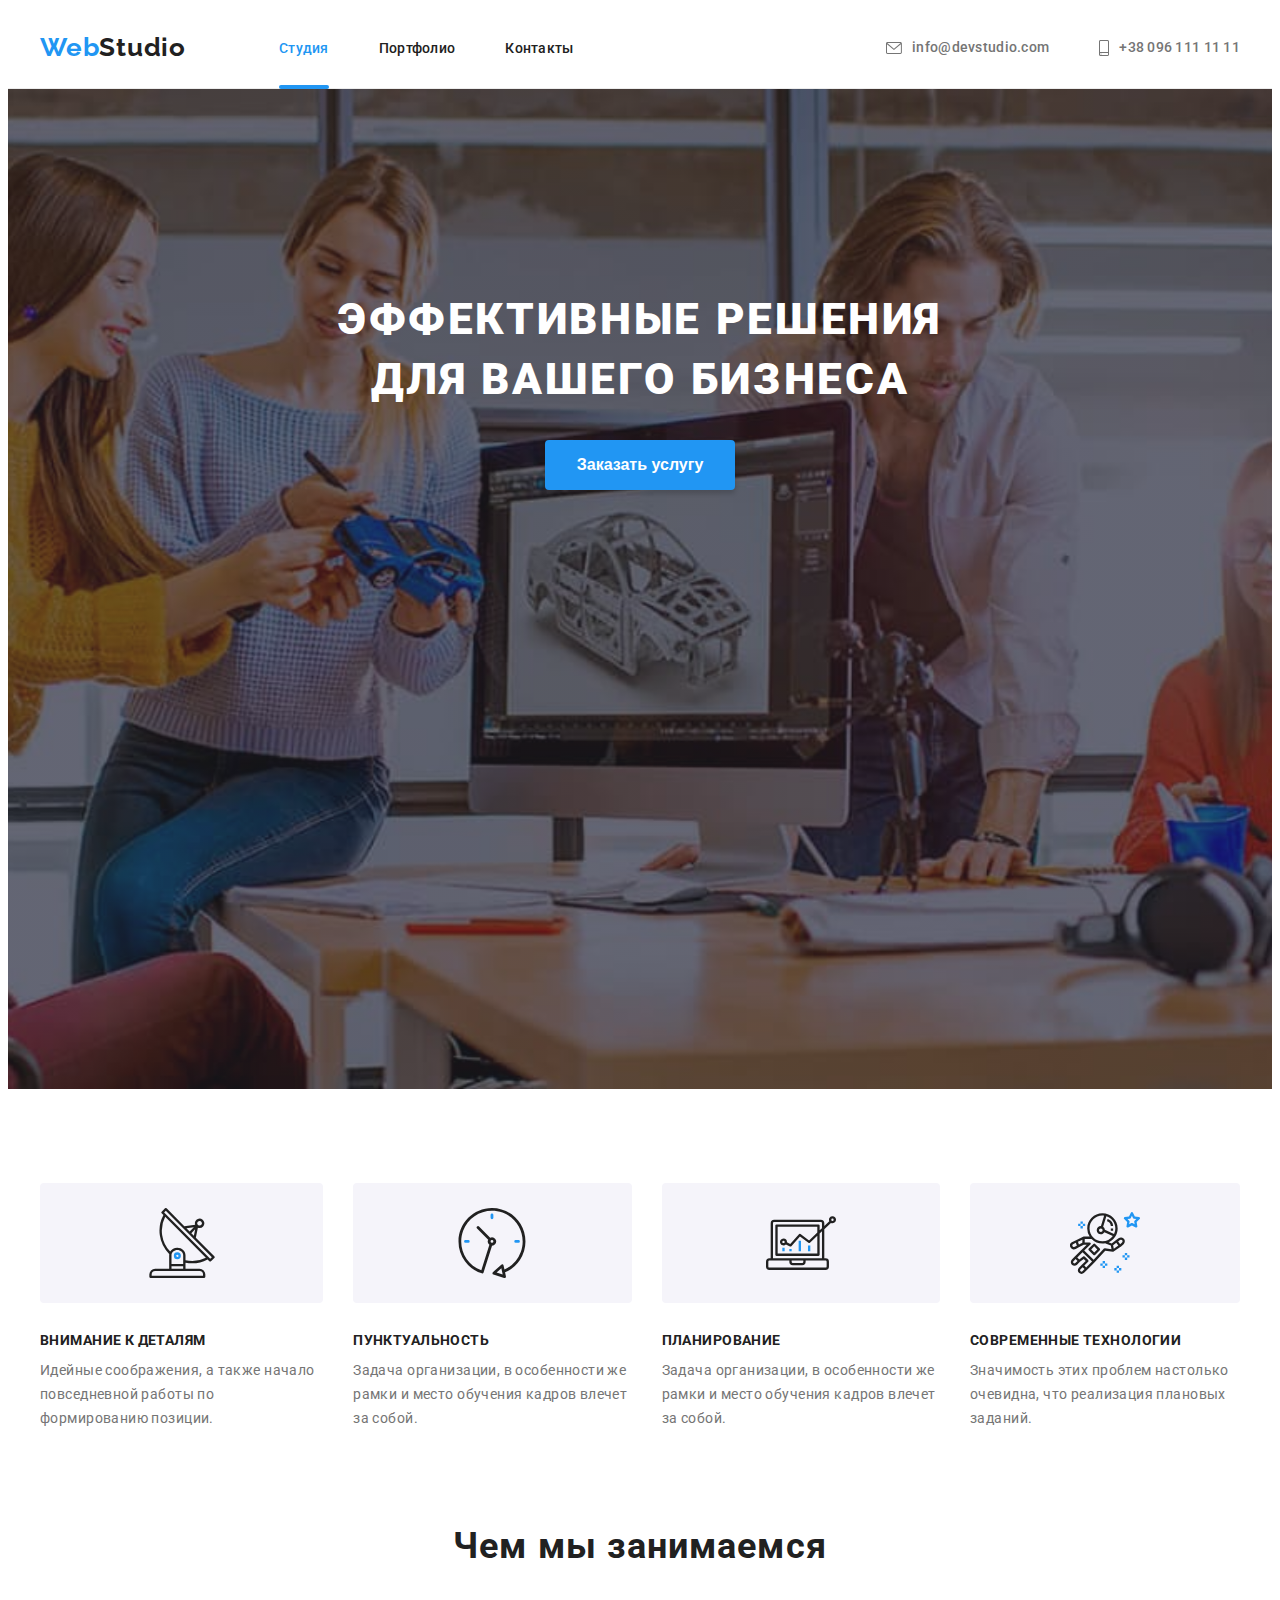
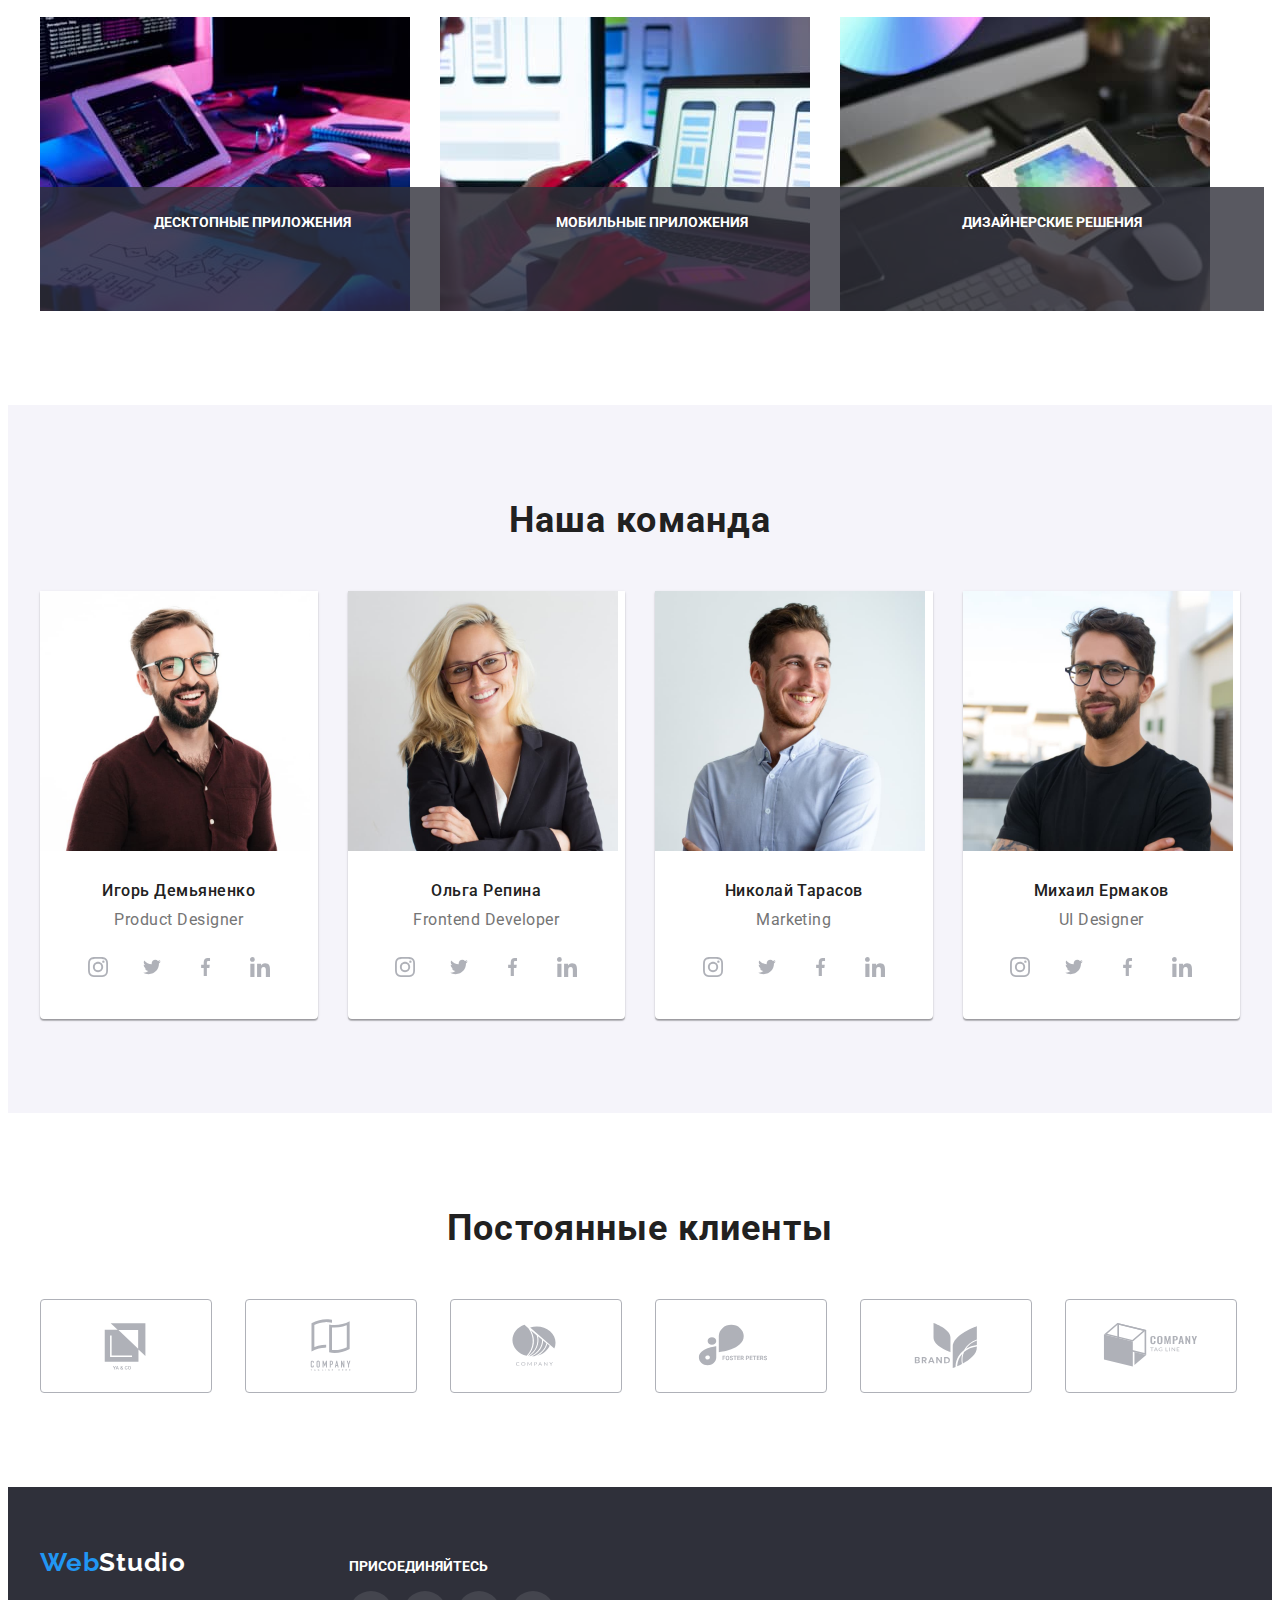
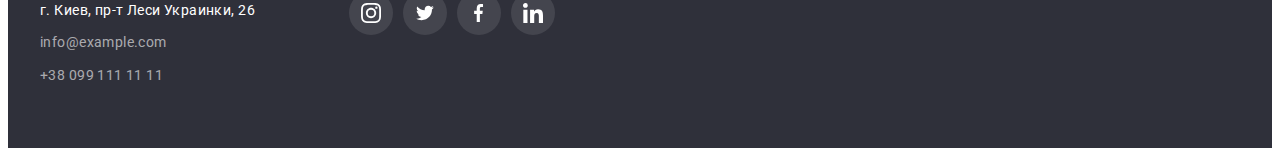
==== index.html @ 845a8f3b "123" ====
<!DOCTYPE html>
<html lang="ru">
  <head>
    <meta charset="UTF-8" />
    <meta http-equiv="X-UA-Compatible" content="IE=edge" />
    <meta name="viewport" content="width=device-width, initial-scale=1.0" />
    <title>WebStudio</title>
    <link rel="preconnect" href="https://fonts.gstatic.com" />
    <link rel="preconnect" href="https://fonts.gstatic.com" />
    <link
      href="https://fonts.googleapis.com/css2?family=Raleway:wght@700&family=Roboto:wght@400;500;700;900&display=swap"
      rel="stylesheet"
    />
    <link
      rel="stylesheet"
      href="https://cdnjs.cloudflare.com/ajax/libs/modern-normalize/0.2.0/modern-normalize.min.css"
      integrity="sha512-sqIVMkf5f8XGYI/UZYGs7wODxlUeoj9JknataPfUwtvrSKWMHrMXGZ7Evb6nabFYJQG15vFFyALe6r0nWCD1Ug=="
      crossorigin="anonymous"
      referrerpolicy="no-referrer"
    />
    <link rel="stylesheet" href="./css/styles.css" />
  </head>
  <body>
    <header class="page-header">
      <div class="container header-container">
        <nav class="header-nav">
          <a class="logo link" href="./index.html">Web<span class="logo-span">Studio</span></a>
          <ul class="menu list">
            <li class="menu-item">
              <a class="menu-link link current" href="./index.html">Студия</a>
            </li>
            <li class="menu-item">
              <a class="menu-link link" href="./portfolio.html">Портфолио</a>
            </li>
            <li class="menu-item">
              <a class="menu-link link" href="">Контакты</a>
            </li>
          </ul>
        </nav>
        <ul class="header-contact list">
          <li class="header-contact-item">
            <a
              class="mail-link link"
              href="mailto:info@devstudio.com"
              target="_blank"
              rel="noopener noreferrer"
              ><svg class="mail-icon" width="16" height="12">
                <use href="./images/icons.svg#icon-envelope"></use>
              </svg>
              info@devstudio.com</a
            >
          </li>
          <li class="header-contact-item">
            <a class="tel-link link" href="tel:+380961111111"
              ><svg class="tel-icon" width="10" height="16">
                <use href="./images/icons.svg#icon-smartphone"></use>
              </svg>
              +38 096 111 11 11</a
            >
          </li>
        </ul>
      </div>
    </header>
    <main>
      <section class="hero overlay">
        <div class="container">
          <h1 class="main-title">Эффективные решения<br />для вашего бизнеса</h1>
          <button class="modal-btn" type="button" data-modal-open>Заказать услугу</button>
        </div>
      </section>
      <section class="advantage section">
        <div class="container">
          <h2 class="advantage-title" hidden>Наши преимущества</h2>
          <ul class="advantage-list list">
            <li class="advantage-list-item">
              <div class="advantage-icon-box">
                <svg class="advantage-list-icon" width="70" height="70">
                  <use href="./images/icons.svg#icon-antenna"></use>
                </svg>
              </div>
              <h3 class="advantage-suptitle">Внимание к деталям</h3>
              <p class="advantage-text">
                Идейные соображения, а также начало повседневной работы по формированию позиции.
              </p>
            </li>
            <li class="advantage-list-item">
              <div class="advantage-icon-box">
                <svg class="advantage-list-icon" width="70" height="70">
                  <use href="./images/icons.svg#icon-clock"></use>
                </svg>
              </div>

              <h3 class="advantage-suptitle">Пунктуальность</h3>
              <p class="advantage-text">
                Задача организации, в особенности же рамки и место обучения кадров влечет за собой.
              </p>
            </li>
            <li class="advantage-list-item">
              <div class="advantage-icon-box">
                <svg class="advantage-list-icon" width="70" height="70">
                  <use href="./images/icons.svg#icon-diagram-1"></use>
                </svg>
              </div>
              <h3 class="advantage-suptitle">Планирование</h3>
              <p class="advantage-text">
                Задача организации, в особенности же рамки и место обучения кадров влечет за собой.
              </p>
            </li>
            <li class="advantage-list-item">
              <div class="advantage-icon-box">
                <svg class="advantage-list-icon" width="70" height="70">
                  <use href="./images/icons.svg#icon-astronaut"></use>
                </svg>
              </div>
              <h3 class="advantage-suptitle">Современные технологии</h3>
              <p class="advantage-text">
                Значимость этих проблем настолько очевидна, что реализация плановых заданий.
              </p>
            </li>
          </ul>
        </div>
      </section>
      <section class="about section">
        <div class="container">
          <h2 class="about-title">Чем мы занимаемся</h2>
          <ul class="about-list list">
            <li class="about-list-item">
              <img
                class="about-list-item-image"
                src="./images/gallery/gallery-1.jpg "
                width="370"
                height="294"
                alt="человек печатает на клавиатуре"
              />
              <div class="about-overlay">
                <p class="about-overlay-title">десктопные приложения</p>
              </div>
            </li>
            <li class="about-list-item">
              <img
                class="about-list-item-image"
                src="./images/gallery/gallery-2.jpg "
                width="370"
                height="294"
                alt="человек смотрит в ноутбук"
              />
              <div class="about-overlay">
                <p class="about-overlay-title">мобильные приложения</p>
              </div>
            </li>
            <li class="about-list-item">
              <img
                class="about-list-item-image"
                src="./images/gallery/gallery-3.jpg "
                width="370"
                height="294"
                alt="человек показывает что то на планшете"
              />
              <div class="about-overlay">
                <p class="about-overlay-title">дизайнерские решения</p>
              </div>
            </li>
          </ul>
        </div>
      </section>
      <section class="team section">
        <div class="container team-container">
          <h2 class="team-title">Наша команда</h2>
          <ul class="team-list list">
            <li class="team-list-item">
              <img
                class="team-list-image"
                src="./images/team/team-1.jpg"
                width="270"
                height="260"
                alt="член команды Игорь Демьяненко"
              />
              <div class="team-content">
                <h3 class="team-name">Игорь Демьяненко</h3>
                <p class="team-profession" lang="en">Product Designer</p>

                <ul class="social-team-list list">
                  <li class="social-team-item">
                    <a class="social-team-link link" href=""
                      ><svg class="social-team-icon" width="20" height="20">
                        <use href="./images/icons.svg#icon-instagram"></use></svg
                    ></a>
                  </li>
                  <li class="social-team-item">
                    <a class="social-team-link link" href=""
                      ><svg class="social-team-icon" width="20" height="16">
                        <use href="./images/icons.svg#icon-twitter"></use></svg
                    ></a>
                  </li>
                  <li class="social-team-item">
                    <a class="social-team-link link" href=""
                      ><svg class="social-team-icon" width="10" height="20">
                        <use href="./images/icons.svg#icon-facebook"></use></svg
                    ></a>
                  </li>
                  <li class="social-team-item">
                    <a class="social-team-link link" href=""
                      ><svg class="social-team-icon" width="20" height="20">
                        <use href="./images/icons.svg#icon-linkedin"></use></svg
                    ></a>
                  </li>
                </ul>
              </div>
            </li>
            <li class="team-list-item">
              <img
                class="team-list-image"
                src="./images/team/team-2.jpg"
                width="270"
                height="260"
                alt="член команды Ольга Репина"
              />
              <div class="team-content">
                <h3 class="team-name">Ольга Репина</h3>
                <p class="team-profession" lang="en">Frontend Developer</p>

                <ul class="social-team-list list">
                  <li class="social-team-item">
                    <a class="social-team-link link" href=""
                      ><svg class="social-team-icon" width="20" height="20">
                        <use href="./images/icons.svg#icon-instagram"></use></svg
                    ></a>
                  </li>
                  <li class="social-team-item">
                    <a class="social-team-link link" href=""
                      ><svg class="social-team-icon" width="20" height="16">
                        <use href="./images/icons.svg#icon-twitter"></use></svg
                    ></a>
                  </li>
                  <li class="social-team-item">
                    <a class="social-team-link link" href=""
                      ><svg class="social-team-icon" width="10" height="20">
                        <use href="./images/icons.svg#icon-facebook"></use></svg
                    ></a>
                  </li>
                  <li class="social-team-item">
                    <a class="social-team-link link" href=""
                      ><svg class="social-team-icon" width="20" height="20">
                        <use href="./images/icons.svg#icon-linkedin"></use></svg
                    ></a>
                  </li>
                </ul>
              </div>
            </li>
            <li class="team-list-item">
              <img
                class="team-list-image"
                src="./images/team/team-3.jpg"
                width="270"
                height="260"
                alt="член команды Николай Тарасов"
              />
              <div class="team-content">
                <h3 class="team-name">Николай Тарасов</h3>
                <p class="team-profession" lang="en">Marketing</p>

                <ul class="social-team-list list">
                  <li class="social-team-item">
                    <a class="social-team-link link" href=""
                      ><svg class="social-team-icon" width="20" height="20">
                        <use href="./images/icons.svg#icon-instagram"></use></svg
                    ></a>
                  </li>
                  <li class="social-team-item">
                    <a class="social-team-link link" href=""
                      ><svg class="social-team-icon" width="20" height="16">
                        <use href="./images/icons.svg#icon-twitter"></use></svg
                    ></a>
                  </li>
                  <li class="social-team-item">
                    <a class="social-team-link link" href=""
                      ><svg class="social-team-icon" width="10" height="20">
                        <use href="./images/icons.svg#icon-facebook"></use></svg
                    ></a>
                  </li>
                  <li class="social-team-item">
                    <a class="social-team-link link" href=""
                      ><svg class="social-team-icon" width="20" height="20">
                        <use href="./images/icons.svg#icon-linkedin"></use></svg
                    ></a>
                  </li>
                </ul>
              </div>
            </li>
            <li class="team-list-item">
              <img
                class="team-list-image"
                src="./images/team/team-4.jpg"
                width="270"
                height="260"
                alt="член команды Михаил Ермаков"
              />
              <div class="team-content">
                <h3 class="team-name">Михаил Ермаков</h3>
                <p class="team-profession" lang="en">UI Designer</p>

                <ul class="social-team-list list">
                  <li class="social-team-item">
                    <a class="social-team-link link" href=""
                      ><svg class="social-team-icon" width="20" height="20">
                        <use href="./images/icons.svg#icon-instagram"></use></svg
                    ></a>
                  </li>
                  <li class="social-team-item">
                    <a class="social-team-link link" href=""
                      ><svg class="social-team-icon" width="20" height="16">
                        <use href="./images/icons.svg#icon-twitter"></use></svg
                    ></a>
                  </li>
                  <li class="social-team-item">
                    <a class="social-team-link link" href=""
                      ><svg class="social-team-icon" width="10" height="20">
                        <use href="./images/icons.svg#icon-facebook"></use></svg
                    ></a>
                  </li>
                  <li class="social-team-item">
                    <a class="social-team-link link" href=""
                      ><svg class="social-team-icon" width="20" height="20">
                        <use href="./images/icons.svg#icon-linkedin"></use></svg
                    ></a>
                  </li>
                </ul>
              </div>
            </li>
          </ul>
        </div>
      </section>
      <section class="client-section section">
        <div class="container">
          <h2 class="client-title">Постоянные клиенты</h2>
          <ul class="client-list list">
            <li class="client-list-item">
              <a class="client-list-link link" href=""
                ><svg class="client-list-icon" width="106" height="60">
                  <use href="./images/icons.svg#icon-logo-1"></use>
                </svg>
              </a>
            </li>
            <li class="client-list-item">
              <a class="client-list-link link" href=""
                ><svg class="client-list-icon" width="106" height="60">
                  <use href="./images/icons.svg#icon-logo-2"></use>
                </svg>
              </a>
            </li>
            <li class="client-list-item">
              <a class="client-list-link link" href=""
                ><svg class="client-list-icon" width="106" height="60">
                  <use href="./images/icons.svg#icon-logo-3"></use>
                </svg>
              </a>
            </li>
            <li class="client-list-item">
              <a class="client-list-link link" href=""
                ><svg class="client-list-icon" width="106" height="60">
                  <use href="./images/icons.svg#icon-logo-4"></use>
                </svg>
              </a>
            </li>
            <li class="client-list-item">
              <a class="client-list-link link" href=""
                ><svg class="client-list-icon" width="106" height="60">
                  <use href="./images/icons.svg#icon-logo-5"></use>
                </svg>
              </a>
            </li>
            <li class="client-list-item">
              <a class="client-list-link link" href=""
                ><svg class="client-list-icon" width="106" height="60">
                  <use href="./images/icons.svg#icon-logo-6"></use>
                </svg>
              </a>
            </li>
          </ul>
        </div>
      </section>
    </main>
    <footer class="page-footer">
      <div class="container">
        <div class="footer-address-wrapper">
          <a class="logo link" href="./index.html"
            >Web<span class="logo-span-white">Studio</span></a
          >
          <address class="footer-address">
            <ul class="footer-adrress list">
              <li class="footer-adrress-item">
                <a
                  class="address-link link"
                  href="https://goo.gl/maps/wWA3sE1tbe9znMvM6"
                  target="_blank"
                  rel="noopener noreferrer"
                >
                  г. Киев, пр-т Леси Украинки, 26</a
                >
              </li>

              <li class="footer-adrress-item">
                <a class="mail-link-footer link" href="mailto:info@example.com">info@example.com</a>
              </li>
              <li class="footer-adrress-item">
                <a class="tel-link-footer link" href="tel:+380991111111">+38 099 111 11 11</a>
              </li>
            </ul>
          </address>
        </div>
        <div class="footer-social-container">
          <p class="footer-social-title">Присоединяйтесь</p>
          <ul class="social-icon-list list">
            <li class="social-item">
              <a class="social-link link" href="">
                <svg class="social-link-icon" width="20" height="20">
                  <use href="./images/icons.svg#icon-instagram"></use>
                </svg>
              </a>
            </li>
            <li class="social-item">
              <a class="social-link link" href=""
                ><svg class="social-link-icon" width="20" height="16">
                  <use href="./images/icons.svg#icon-twitter"></use>
                </svg>
              </a>
            </li>
            <li class="social-item">
              <a class="social-link link" href=""
                ><svg class="social-link-icon" width="10" height="20">
                  <use href="./images/icons.svg#icon-facebook"></use>
                </svg>
              </a>
            </li>
            <li class="social-item">
              <a class="social-link link" href="">
                <svg class="social-link-icon" width="20" height="20">
                  <use href="./images/icons.svg#icon-linkedin"></use>
                </svg>
              </a>
            </li>
          </ul>
        </div>
      </div>
    </footer>
    <div class="backdrop is-hidden" data-modal>
      <div class="modal">
        <button class="btn-close" type="button" data-modal-close>
          <svg class="btn-icon" width="11" height="11">
            <use href="./images/icons.svg#icon-close"></use>
          </svg>
        </button>
      </div>
    </div>
    <script src="./js/modal.js"></script>
  </body>
</html>
---- css/styles.css ----
:root {
  --accent-color: #2196f3;
  --black-title-color: #212121;
  --product-item-name-color: #757575;
  --icon-color: #afb1b8;
  --cubic: cubic-bezier(0.4, 0, 0.2, 1);
  --time: 250ms;
}
h1,
h2,
h3,
h4,
h5,
h6,
p {
  margin-top: 0;
  margin-bottom: 0;
}
ol,
ul {
  margin-top: 0;
  margin-bottom: 0;
  padding-left: 0;
}
img {
  display: block;
}
.list {
  list-style: none;
}
.link {
  text-decoration: none;
}

body {
  font-family: 'Roboto', sans-serif;
  font-style: normal;
  font-weight: 400;
}
.container {
  width: 1200px;
  margin: 0 auto;
  padding-left: 15px;
  padding-right: 15px;
}
.section {
  padding-top: 94px;
  padding-bottom: 94px;
}
/* header */
.page-header {
  padding-top: 24px;
  padding-bottom: 25px;
  border-bottom: 1px solid #ececec;

  /* border: solid tomato; */
}

.header-container {
  display: flex;
}

.logo {
  margin-right: 93px;
  font-family: Raleway;
  font-weight: 700;
  font-size: 26px;
  line-height: 1.2;

  letter-spacing: 0.03em;

  color: var(--accent-color);
}
.logo-span {
  color: var(--black-title-color);
}
.logo-span-white {
  color: #ffffff;
}
.header-nav {
  display: flex;
  align-items: center;
}
.menu {
  display: flex;
  align-items: center;
}
.menu-item:not(:last-child) {
  margin-right: 50px;
}
.menu-link.current {
  color: var(--accent-color);
}
.menu-link.current::after {
  content: '';
  display: block;
  width: 100%;
  height: 4px;
  background-color: var(--accent-color);
  border-radius: 2px;
  margin-top: 28px;
  position: absolute;
}
.menu-link {
  font-weight: 500;
  font-size: 14px;
  line-height: 1.14;
  letter-spacing: 0.02em;
  color: var(--black-title-color);
  position: relative;
  transition: color var(--time) var(--cubic);
}

.menu-link:hover,
.menu-link:focus {
  color: var(--accent-color);
}
.header-contact {
  margin-left: auto;
  display: flex;
  align-items: center;
}
.tel-link {
  display: flex;
  flex-direction: row;
  flex-wrap: wrap;
  align-items: center;
  margin-left: 50px;
  font-weight: 500;
  font-size: 14px;
  line-height: 1.14;
  letter-spacing: 0.02em;
  color: var(--product-item-name-color);
  transition: color var(--time) var(--cubic);
}

.tel-link:hover,
.tel-link:focus {
  color: var(--accent-color);
}
.tel-icon {
  fill: currentColor;
  margin-right: 10px;
}

.mail-link {
  display: flex;
  flex-direction: row;
  flex-wrap: wrap;
  align-items: center;
  font-weight: 500;
  font-size: 14px;
  line-height: 1.14;
  letter-spacing: 0.02em;
  color: var(--product-item-name-color);
  transition: color var(--time) var(--cubic);
}

.mail-link:hover,
.mail-link:focus {
  color: var(--accent-color);
}
.mail-icon {
  margin-right: 10px;
  fill: currentColor;
}

/* main */
.hero {
  padding-top: 200px;
  padding-bottom: 200px;
}
.overlay {
  background-image: linear-gradient(to right, rgba(47, 48, 58, 0.4), rgba(47, 48, 58, 0.4)),
    url(../images/overlay/background-hero.jpg);
  height: 600px;
  max-width: 1600px;
  background-repeat: no-repeat;
  background-size: cover;
  background-position: center;
  margin-left: auto;
  margin-right: auto;
}

.main-title {
  font-weight: 900;
  font-size: 44px;
  line-height: 1.37;
  text-align: center;
  letter-spacing: 0.06em;
  text-transform: uppercase;

  color: #ffffff;
}

.modal-btn {
  display: block;
  margin-top: 30px;
  margin-left: auto;
  margin-right: auto;
  padding: 10px 32px;
  font-weight: 700;
  font-size: 16px;
  line-height: 1.88;
  color: #ffffff;
  cursor: pointer;
  background: var(--accent-color);
  box-shadow: 0px 4px 4px rgba(0, 0, 0, 0.15);
  border-radius: 4px;
  border: 0px;
  transition: background-color var(--time) var(--cubic);
}
.modal-btn:hover,
.modal-btn:focus {
  background-color: #188ce8;
}
.advantage {
  padding-bottom: 0;
}
.advantage-list {
  display: flex;
}
.advantage-list-item:not(:last-child) {
  margin-right: 30px;
}

.advantage-icon-box {
  display: flex;
  justify-content: center;
  padding-top: 25px;
  padding-bottom: 25px;
  margin-bottom: 30px;
  background: #f5f4fa;
  border-radius: 4px;
  min-width: 270px;
}
.advantage-suptitle {
  margin-bottom: 10px;
  font-weight: 700;
  font-size: 14px;
  line-height: 1.14;
  letter-spacing: 0.03em;
  text-transform: uppercase;

  color: var(--black-title-color);
}
.advantage-text {
  font-weight: 400;
  font-size: 14px;
  line-height: 1.71;
  letter-spacing: 0.03em;
  color: #757575;
}

.about-title {
  margin-bottom: 50px;
  font-weight: 700;
  font-size: 36px;
  line-height: 1.17;
  text-align: center;
  letter-spacing: 0.03em;

  color: var(--black-title-color);
}
.about-list {
  display: flex;
}
.about-list-item:not(:last-child) {
  margin-right: 30px;
}
.about-list-item {
  position: relative;
}
.about-overlay {
  position: absolute;
  width: 100%;
  height: 70px;
  background-color: rgba(47, 48, 58, 0.8);
  bottom: 0;
  padding: 27px;
}
.about-overlay-title {
  font-weight: 700;
  font-size: 14px;
  line-height: 1.17;
  color: #ffffff;
  text-transform: uppercase;
  text-align: center;
}
/* team */
.team {
  background: #f5f4fa;
}
.team-title {
  font-weight: bold;
  font-size: 36px;
  line-height: 1.17;
  text-align: center;
  letter-spacing: 0.03em;
  color: var(--black-title-color);
  margin-bottom: 50px;
}
.team-list {
  display: flex;
  flex-wrap: wrap;
  margin-left: -30px;
  margin-top: -30px;
}
.team-content {
  padding: 30px 32px;
  text-align: center;
}

.team-list-item {
  flex-basis: calc((100% - 120px) / 4);
  margin-left: 30px;
  margin-top: 30px;
  background: #ffffff;

  box-shadow: 0px 1px 3px rgba(0, 0, 0, 0.12), 0px 1px 1px rgba(0, 0, 0, 0.14),
    0px 2px 1px rgba(0, 0, 0, 0.2);
  border-radius: 0px 0px 4px 4px;
}

.team-name {
  margin-bottom: 10px;
  font-weight: 500;
  font-size: 16px;
  line-height: 1.19;

  letter-spacing: 0.03em;

  color: var(--black-title-color);
}
.team-profession {
  font-weight: 400;
  font-size: 16px;
  line-height: 1.19;

  letter-spacing: 0.03em;

  color: var(--product-item-name-color);
}
.social-team-list {
  display: flex;
  justify-content: center;
  flex-wrap: wrap;
  margin-top: 16px;
}
.social-team-item:not(:last-child) {
  margin-right: 10px;
}
.social-team-item {
  width: 44px;
  height: 44px;
}
.social-team-link {
  display: flex;
  align-items: center;
  justify-content: center;
  width: 100%;
  height: 100%;
  border-radius: 50%;
  transition: background-color var(--time) var(--cubic);
}
.social-team-icon {
  fill: var(--icon-color);
  transition: fill var(--time) var(--cubic);
}
.social-team-link:hover,
.social-team-link:focus {
  background-color: var(--accent-color);
}
.social-team-link:hover > .social-team-icon,
.social-team-link:focus > .social-team-icon {
  fill: #ffffff;
}

/* CLIENT SECTION */
.client-list-icon {
  fill: var(--icon-color);
  transition: fill var(--time) var(--cubic);
}
.client-list {
  display: flex;
  flex-wrap: wrap;
  margin-left: -30px;
  margin-top: -30px;
}
.client-title {
  font-weight: bold;
  font-size: 36px;
  line-height: 1.17;
  text-align: center;
  letter-spacing: 0.03em;
  color: var(--black-title-color);
  margin-bottom: 50px;
}
.client-list-item {
  flex-basis: calc((100% - 180px) / 6);
  margin-left: 30px;
  margin-top: 30px;
}
.client-list-link:hover,
.client-list-link:focus {
  border-color: var(--accent-color);
}
.client-list-link {
  display: flex;
  justify-content: center;
  align-items: center;
  width: 170px;
  height: 92px;
  border: 1px solid var(--icon-color);
  border-radius: 4px;
  transition: border var(--time) var(--cubic);
}
.client-list-link:hover > .client-list-icon,
.client-list-link:focus > .client-list-icon {
  fill: var(--accent-color);
}

/* CLIENT-SECTION-END */

/* FOOTER */
.footer-address {
  font-style: normal;
  margin-top: 20px;
}
.footer-adrress-item:not(:last-child) {
  margin-bottom: 9px;
}
.page-footer {
  background-color: #2f303a;
  padding-top: 60px;
  padding-bottom: 60px;
}

.address-link {
  font-size: 14px;
  line-height: 1.71;
  letter-spacing: 0.03em;
  color: #ffffff;
  transition: color var(--time) var(--cubic);
}
.address-link:hover,
.address-link:focus {
  color: var(--accent-color);
}
.mail-link-footer {
  font-size: 14px;
  line-height: 1.71;

  letter-spacing: 0.03em;

  color: rgba(255, 255, 255, 0.6);
  transition: color var(--time) var(--cubic);
}
.mail-link-footer:hover,
.mail-link-footer:focus {
  color: var(--accent-color);
}
.tel-link-footer {
  font-size: 14px;
  line-height: 1.71;

  letter-spacing: 0.03em;

  color: rgba(255, 255, 255, 0.6);
  transition: color var(--time) var(--cubic);
}
.tel-link-footer:hover,
.tel-link-footer:focus {
  color: var(--accent-color);
}
.social-link-icon {
  fill: #ffffff;
}
.social-link {
  display: flex;
  align-items: center;
  justify-content: center;
  width: 44px;
  height: 44px;
  border-radius: 50%;
  background: rgba(255, 255, 255, 0.1);
  transition: background-color var(--time) var(--cubic);
}
.social-link:hover,
.social-link:focus {
  background-color: var(--accent-color);
}
.social-item:not(:last-child) {
  margin-right: 10px;
}
.social-icon-list {
  display: flex;
  margin-top: 16px;
}
.page-footer > .container {
  display: flex;
  flex-direction: row;
  flex-wrap: wrap;
  align-items: baseline;
}
.footer-social-title {
  font-weight: 700;
  font-size: 14px;
  line-height: 1.17;
  color: #ffffff;
  text-transform: uppercase;
}
.footer-social-container {
  margin-left: 70px;
}
/* FOOTER-END*/

/* PORTFOLIO */

/* PORTFLIO-MAIN */
.product-item-name {
  font-weight: 400;
  font-size: 16px;
  line-height: 1.9;
  letter-spacing: 0.03em;
  color: var(--product-item-name-color);
  margin-top: 4px;
}
.product-list {
  display: flex;
  flex-wrap: wrap;
  flex-basis: calc((100% - 90px) / 3);
  margin-left: -30px;
  margin-top: -30px;
}
.product-item {
  flex-basis: calc((100% - 90px) / 3);
  margin-left: 30px;
  margin-top: 30px;
  background: #ffffff;
  transition: box-shadow var(--time) var(--cubic);
}
.product-item:hover,
.product-item:focus {
  box-shadow: 0px 1px 1px rgba(0, 0, 0, 0.12), 0px 4px 4px rgba(0, 0, 0, 0.06),
    1px 4px 6px rgba(0, 0, 0, 0.16);
}
.product-item:hover .product-overlay,
.product-item:focus .product-overlay {
  transform: translateY(0);
  opacity: 1;
}

.product-item-suptitle {
  font-weight: 700;
  font-size: 18px;
  line-height: 2;

  letter-spacing: 0.06em;

  color: var(--black-title-color);
}
.product-item-content {
  padding: 20px 24px;
  border-bottom: 1px solid #eeeeee;
  border-right: 1px solid #eeeeee;
  border-left: 1px solid #eeeeee;
}
.product-thumb {
  position: relative;
  overflow: hidden;
}

.product-overlay {
  display: flex;
  align-items: center;
  justify-content: center;
  position: absolute;
  top: 0;
  left: 0;
  width: 100%;
  height: 100%;
  background-color: rgba(33, 150, 243, 0.9);
  pointer-events: none;
  opacity: 0;
  transform: translateY(100%);
  transition: transform var(--time) var(--cubic), opacity var(--time) var(--cubic);
}

.product-overlay-text {
  position: absolute;
  max-height: 168px;
  max-width: 322px;
  font-size: 18px;
  line-height: 1.55;
  letter-spacing: 0.03em;
  color: #ffffff;
}
.category-list {
  display: flex;
  justify-content: center;
  margin-bottom: 50px;
}
.category-list-item:not(:last-child) {
  margin-right: 8px;
}
.category-list-button {
  font-family: 'Roboto', sans-serif;
  color: var(--black-title-color);
  font-weight: 500;
  font-size: 16px;
  line-height: 1.7;
  text-align: center;
  letter-spacing: 0.03em;
  border-radius: 4px;
  background-color: #f5f4fa;
  padding: 6px 22px;
  border: 0px;
  transition: background-color var(--time) var(--cubic), color var(--time) var(--cubic),
    box-shadow var(--time) var(--cubic);
}
.category-list-button:hover,
.category-list-button:focus {
  color: #ffffff;
  background-color: var(--accent-color);
  box-shadow: 0px 3px 1px rgba(0, 0, 0, 0.1), 0px 1px 2px rgba(0, 0, 0, 0.08),
    0px 2px 2px rgba(0, 0, 0, 0.12);
  border-radius: 4px;
}

/* MODALNOE OKNO */
.backdrop {
  position: fixed;
  top: 0;
  left: 0;
  width: 100%;
  height: 100%;
  background-color: rgba(0, 0, 0, 0.2);
  opacity: 1;
  transition: opacity var(--time) var(--cubic);
}
.modal {
  position: absolute;
  top: 50%;
  left: 50%;
  min-width: 528px;
  min-height: 581px;
  padding: 15px;
  background-color: #ffffff;
  box-shadow: 0px 1px 3px rgba(0, 0, 0, 0.12), 0px 1px 1px rgba(0, 0, 0, 0.14),
    0px 2px 1px rgba(0, 0, 0, 0.2);
  border-radius: 4px;

  transform: translate(-50%, -50%) scale(1);
  transition: scale var(--time) var(--cubic);
}
.backdrop.is-hidden {
  opacity: 0;
  pointer-events: none;
}
.backdrop.is-hidden .modal {
  transform: translate(-50%, -50%) scale(0.9);
}
.btn-close {
  fill: #000000;
  position: absolute;
  width: 30px;
  height: 30px;
  top: 0;
  right: 0;
  margin-right: 8px;
  margin-top: 8px;
  background-color: #ffffff;
  border: 1px solid rgba(0, 0, 0, 0.1);
  box-sizing: border-box;
  border-radius: 50%;
}
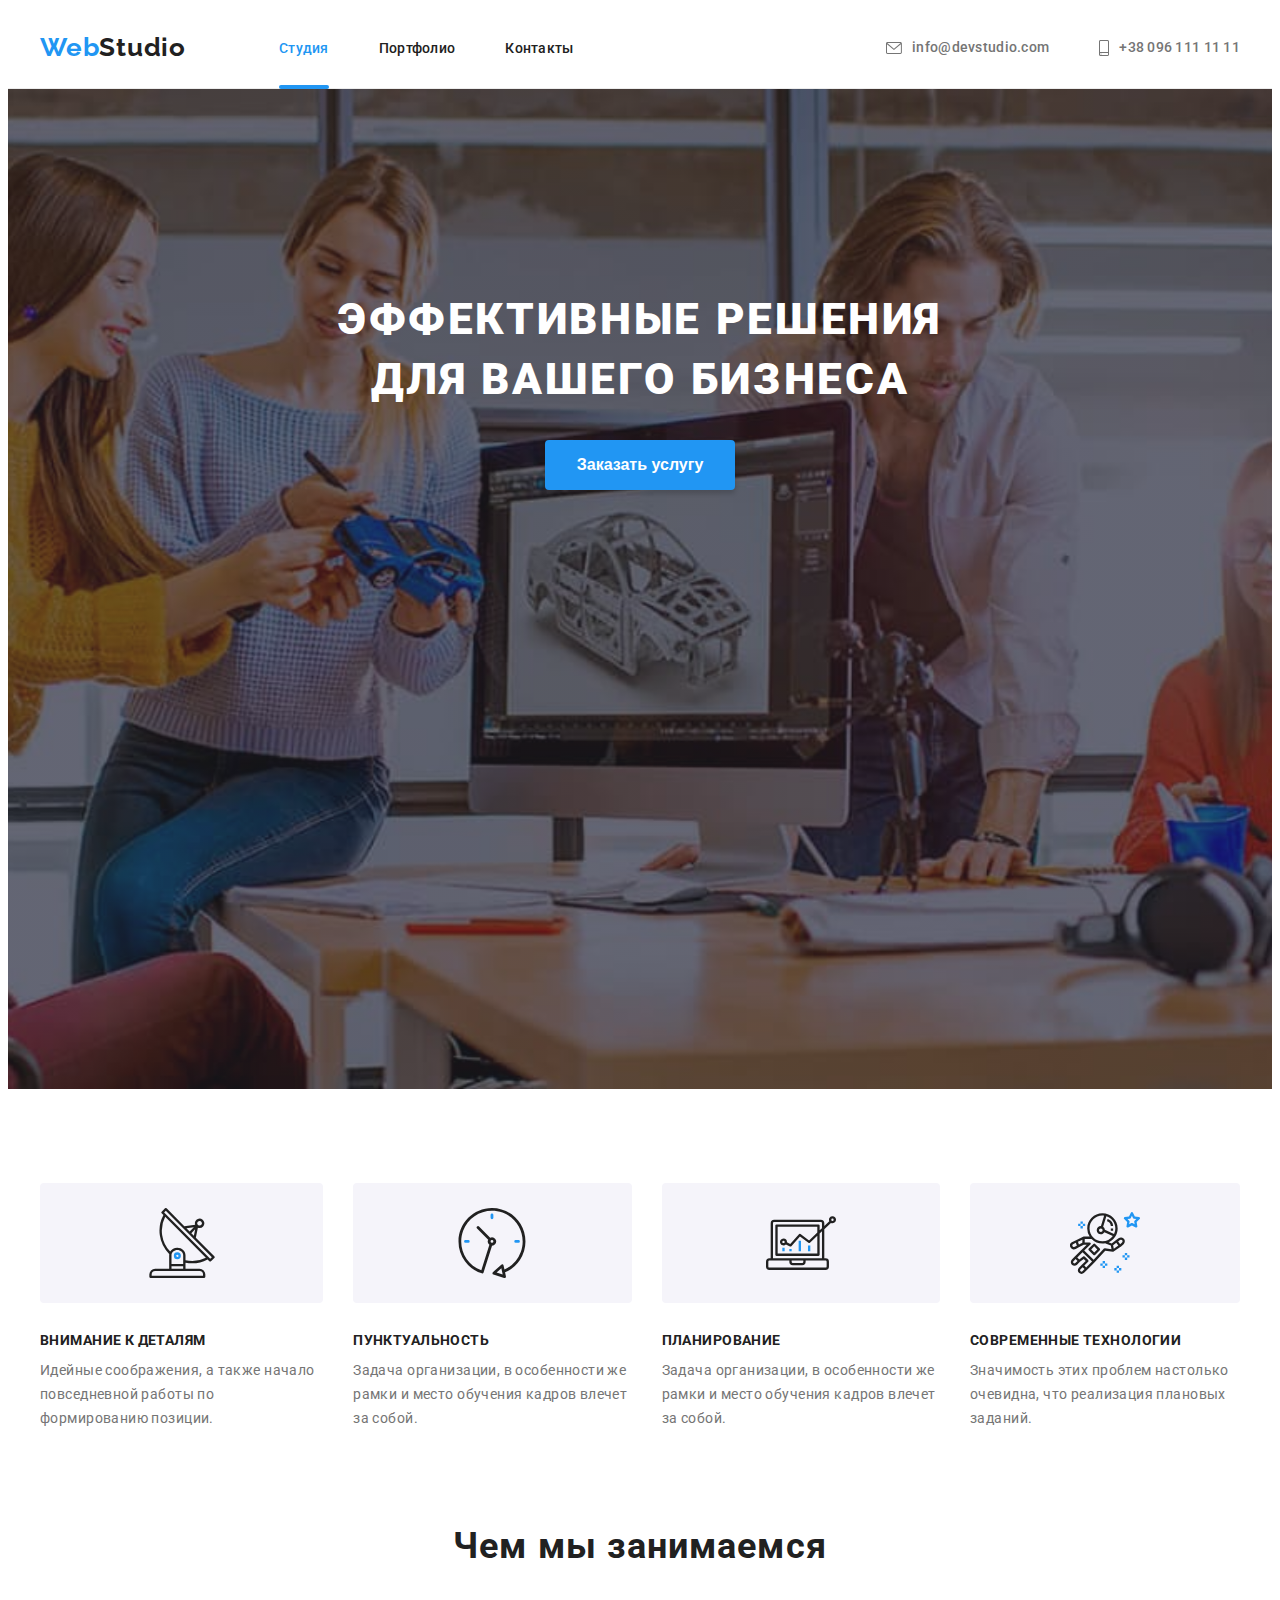
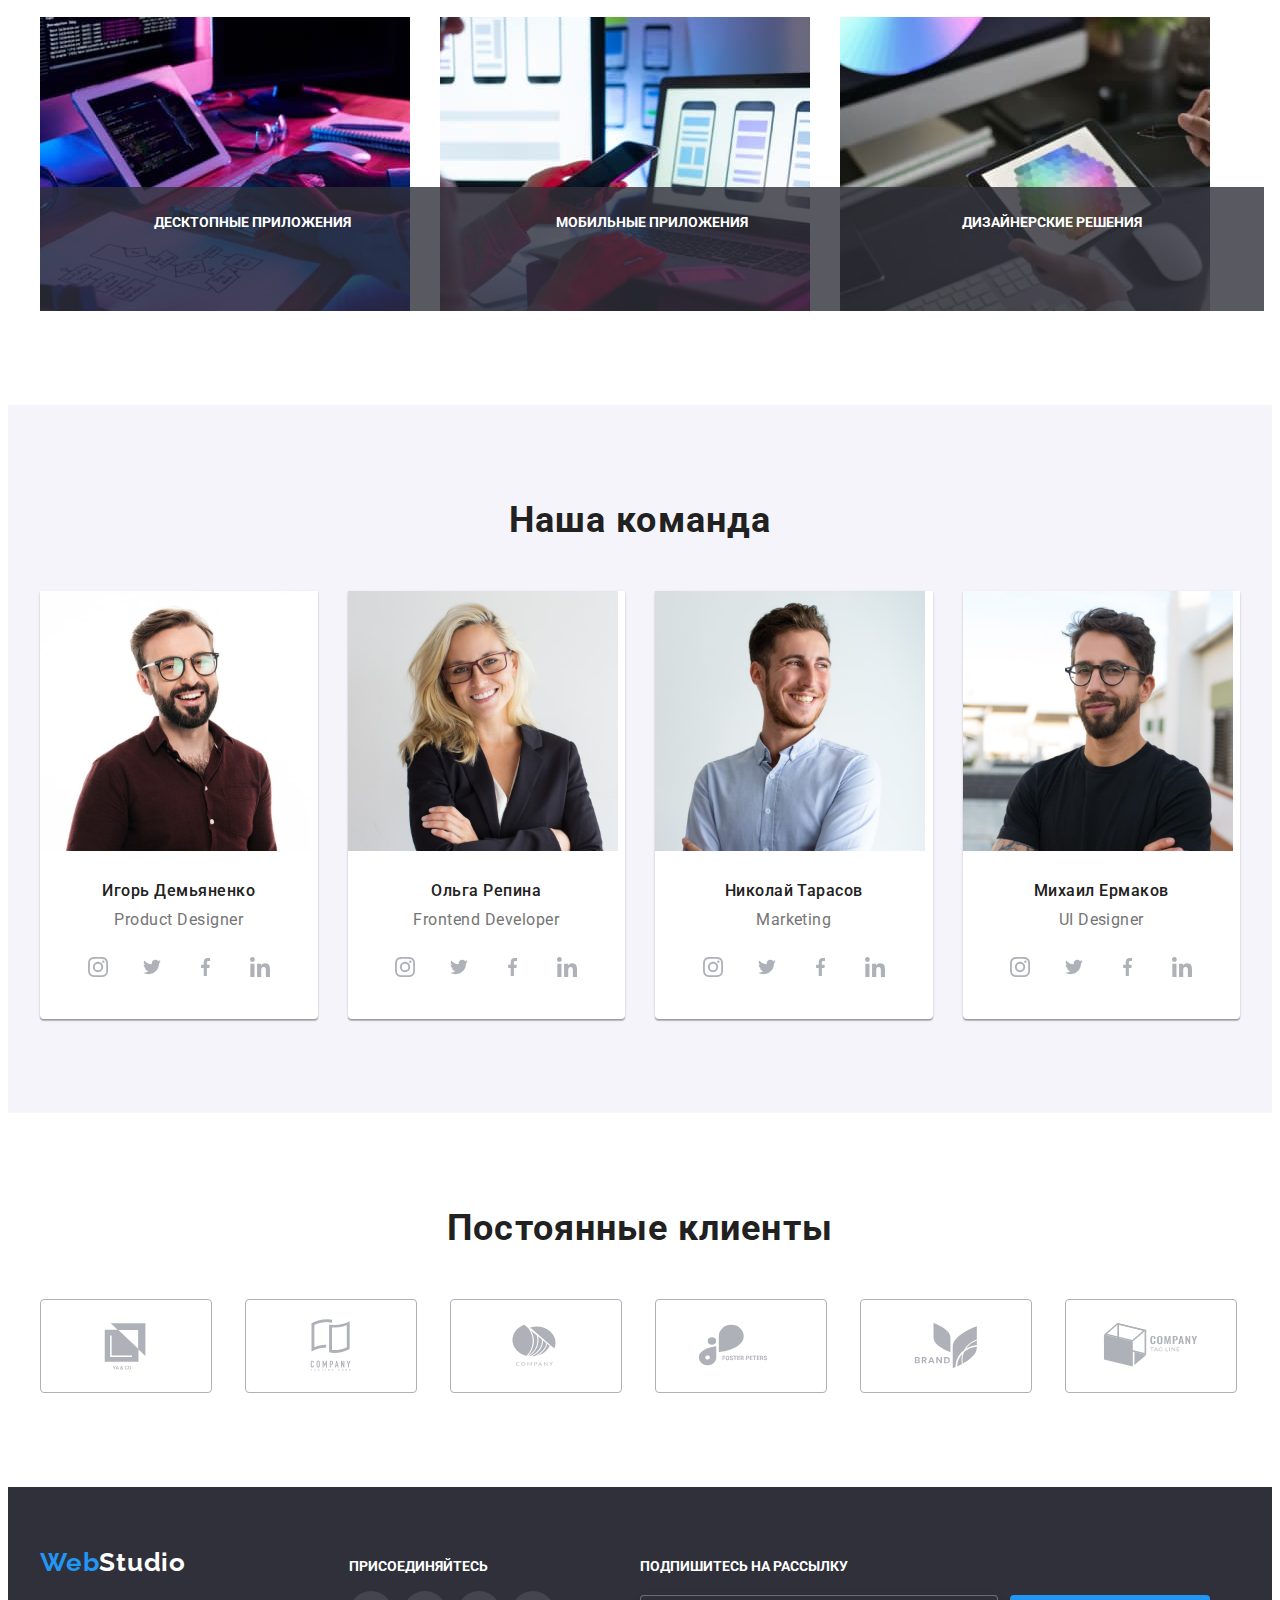
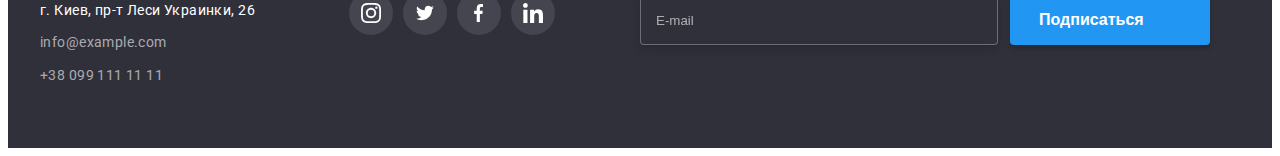
==== commit 8d364c85: "hw#6" ====
--- a/index.html
+++ b/index.html
@@ -441,6 +441,24 @@
             </li>
           </ul>
         </div>
+        <form class="footer-social-form" action="#">
+          <p class="footer-social-form-head">подпишитесь на рассылку</p>
+          <div class="email-container">
+            <label class="footer-social-form-label"
+              ><input
+                class="footer-social-form-input"
+                type="email"
+                name="user-email"
+                placeholder="E-mail"
+            /></label>
+            <button class="footer-social-button" type="submit">
+              Подписаться
+              <svg class="footer-social-button-icon" width="24" height="24">
+                <use href="./images/icons.svg#icon-send"></use>
+              </svg>
+            </button>
+          </div>
+        </form>
       </div>
     </footer>
     <div class="backdrop is-hidden" data-modal>
@@ -450,6 +468,65 @@
             <use href="./images/icons.svg#icon-close"></use>
           </svg>
         </button>
+        <form action="#" class="modal-form">
+          <p class="modal-form-head">Оставьте свои данные, мы вам перезвоним</p>
+          <label class="modal-form-field"
+            >Имя
+            <span class="modal-form-input-wrapper">
+              <input
+                type="text"
+                class="modal-form-input"
+                name="user-name"
+                minlength="2"
+                pattern="[a-zA-Zа-яёА-ЯЁ]+"
+                title="Имя должно содержать символы кирилицы или латиницы"
+                required
+              />
+              <svg class="modal-form-icon" width="12" height="12">
+                <use href="./images/icons.svg#icon-modal-name"></use>
+              </svg>
+            </span>
+          </label>
+          <label class="modal-form-field"
+            >Телефон
+            <span class="modal-form-input-wrapper">
+              <input
+                type="tel"
+                class="modal-form-input"
+                name="user-tel"
+                pattern="[0-9]{3}-[0-9]{3}-[0-9]{2}-[0-9]{2}"
+                title="096-000-00-00"
+                required
+              />
+              <svg class="modal-form-icon" width="13" height="13">
+                <use href="./images/icons.svg#icon-modal-tel"></use>
+              </svg>
+            </span>
+          </label>
+          <label class="modal-form-field"
+            >Почта
+            <span class="modal-form-input-wrapper">
+              <input type="email" class="modal-form-input" name="user-email" required />
+              <svg class="modal-form-icon" width="15" height="12">
+                <use href="./images/icons.svg#icon-modal-email"></use>
+              </svg>
+            </span>
+          </label>
+          <label class="modal-form-field"
+            >Комментарий
+            <textarea
+              class="modal-form-message"
+              name="user-massage"
+              placeholder="Введите текст"
+            ></textarea>
+          </label>
+          <input type="checkbox" class="modal-form-checkbox visualiy-hidden" id="accept-policy" />
+          <label for="accept-policy" class="modal-form-checkbox-label"
+            >Соглашаюсь с рассылкой и принимаю&nbsp
+            <a href="#" class="modal-form-label-link">Условия договора</a></label
+          >
+          <button class="modal-form-button-submit" type="submit">Отправить</button>
+        </form>
       </div>
     </div>
     <script src="./js/modal.js"></script>
--- a/css/styles.css
+++ b/css/styles.css
@@ -512,6 +512,7 @@
 }
 .footer-social-container {
   margin-left: 70px;
+  margin-right: 85px;
 }
 /* FOOTER-END*/
 
@@ -650,9 +651,9 @@
   box-shadow: 0px 1px 3px rgba(0, 0, 0, 0.12), 0px 1px 1px rgba(0, 0, 0, 0.14),
     0px 2px 1px rgba(0, 0, 0, 0.2);
   border-radius: 4px;
-
   transform: translate(-50%, -50%) scale(1);
   transition: scale var(--time) var(--cubic);
+  padding: 40px;
 }
 .backdrop.is-hidden {
   opacity: 0;
@@ -675,3 +676,188 @@
   box-sizing: border-box;
   border-radius: 50%;
 }
+.modal-form {
+  display: flex;
+  flex-direction: column;
+}
+.modal-form-head {
+  font-weight: bold;
+  text-align: center;
+  font-size: 20px;
+  line-height: 1.15;
+  margin-bottom: 12px;
+}
+.modal-form-input {
+  outline: none;
+  width: 100%;
+  height: 40px;
+  border: 1px solid rgba(33, 33, 33, 0.2);
+  border-radius: 4px;
+  padding-left: 42px;
+  transition: border var(--time) var(--cubic);
+}
+.modal-form-input:hover,
+.modal-form-input:focus {
+  border: 1px solid var(--accent-color);
+}
+.modal-form-input:hover + .modal-form-icon,
+.modal-form-input:focus + .modal-form-icon {
+  fill: var(--accent-color);
+}
+.modal-form-field {
+  font-size: 12px;
+  line-height: 1.16;
+  color: var(--product-item-name-color);
+  margin-bottom: 10px;
+}
+.modal-form-icon {
+  position: absolute;
+  top: 50%;
+  left: 12px;
+  transform: translateY(-50%);
+  transition: fill var(--time) var(--cubic);
+}
+.modal-form-input-wrapper {
+  display: block;
+  position: relative;
+  margin-top: 4px;
+}
+.modal-form-message {
+  outline: none;
+  border: 1px solid rgba(33, 33, 33, 0.2);
+  border-radius: 4px;
+  width: 100%;
+  height: 120px;
+  margin-top: 4px;
+  padding: 12px 16px;
+  resize: none;
+  margin-bottom: 20px;
+  transition: border var(--time) var(--cubic);
+}
+.modal-form-message:focus,
+.modal-form-message:hover {
+  border: 1px solid var(--accent-color);
+}
+.modal-form-message::placeholder {
+  color: rgba(117, 117, 117, 0.5);
+}
+.modal-form-button-submit {
+  display: block;
+  margin-top: 30px;
+  margin-left: auto;
+  margin-right: auto;
+  padding: 10px 56px;
+  font-weight: 700;
+  font-size: 16px;
+  line-height: 1.88;
+  color: #ffffff;
+  cursor: pointer;
+  background: var(--accent-color);
+  box-shadow: 0px 4px 4px rgba(0, 0, 0, 0.15);
+  border-radius: 4px;
+  border: 0px;
+  transition: background-color var(--time) var(--cubic);
+}
+.modal-form-button-submit:hover,
+.modal-form-button-submit:focus {
+  background-color: #188ce8;
+}
+.visualiy-hidden {
+  position: absolute;
+  clip: rect(0 0 0 0);
+  width: 1px;
+  height: 1px;
+  margin: -1px;
+}
+.modal-form-checkbox-label::before {
+  display: block;
+  content: '';
+  width: 16px;
+  height: 15px;
+  border-radius: 2px;
+  border: 2px solid #212121;
+  cursor: pointer;
+  text-align: center;
+}
+.modal-form-checkbox:checked + .modal-form-checkbox-label::before {
+  background-image: url('../images/modal-image/icon-check.svg');
+  display: block;
+  content: '';
+  width: 16px;
+  height: 15px;
+  border-radius: 2px;
+  border: none;
+}
+.modal-form-checkbox:focus + .modal-form-checkbox-label::before {
+  border: 2px solid var(--accent-color);
+}
+.modal-form-checkbox-label {
+  display: flex;
+  align-items: center;
+  font-size: 14px;
+  line-height: 1.71;
+  color: #757575;
+}
+.modal-form-checkbox-label::before {
+  margin-right: 9px;
+}
+.footer-social-form-head {
+  font-weight: bold;
+  font-size: 14px;
+  line-height: 1.14;
+  text-transform: uppercase;
+
+  color: #ffffff;
+}
+.footer-social-form-input {
+  width: 358px;
+  height: 50px;
+  border: 1px solid rgba(255, 255, 255, 0.3);
+  box-sizing: border-box;
+  filter: drop-shadow(0px 4px 4px rgba(0, 0, 0, 0.15));
+  border-radius: 4px;
+  background-color: #2f303a;
+  padding: 16px 15px;
+  color: #ffffff;
+  transition: border var(--time) var(--cubic);
+  outline: none;
+}
+.footer-social-button {
+  height: 50px;
+  min-width: 200px;
+  font-weight: bold;
+  font-size: 16px;
+  line-height: 1.87;
+  color: #ffffff;
+  align-items: center;
+  text-align: center;
+  background: #2196f3;
+  box-shadow: 0px 4px 4px rgba(0, 0, 0, 0.15);
+  border-radius: 4px;
+  padding: 10px 29px;
+  display: flex;
+  margin-left: 12px;
+  border: none;
+  cursor: pointer;
+  transition: background-color var(--time) var(--cubic);
+}
+
+.footer-social-form-input::placeholder {
+  color: rgba(255, 255, 255, 0.6);
+}
+.footer-social-button-icon {
+  margin-left: 10px;
+}
+.email-container {
+  display: flex;
+  align-items: center;
+  margin-top: 20px;
+}
+.footer-social-button:focus,
+.footer-social-button:hover {
+  background: #188ce8;
+}
+.footer-social-form-input:hover,
+.footer-social-form-input:focus {
+  border: 1px solid #2196f3;
+}
